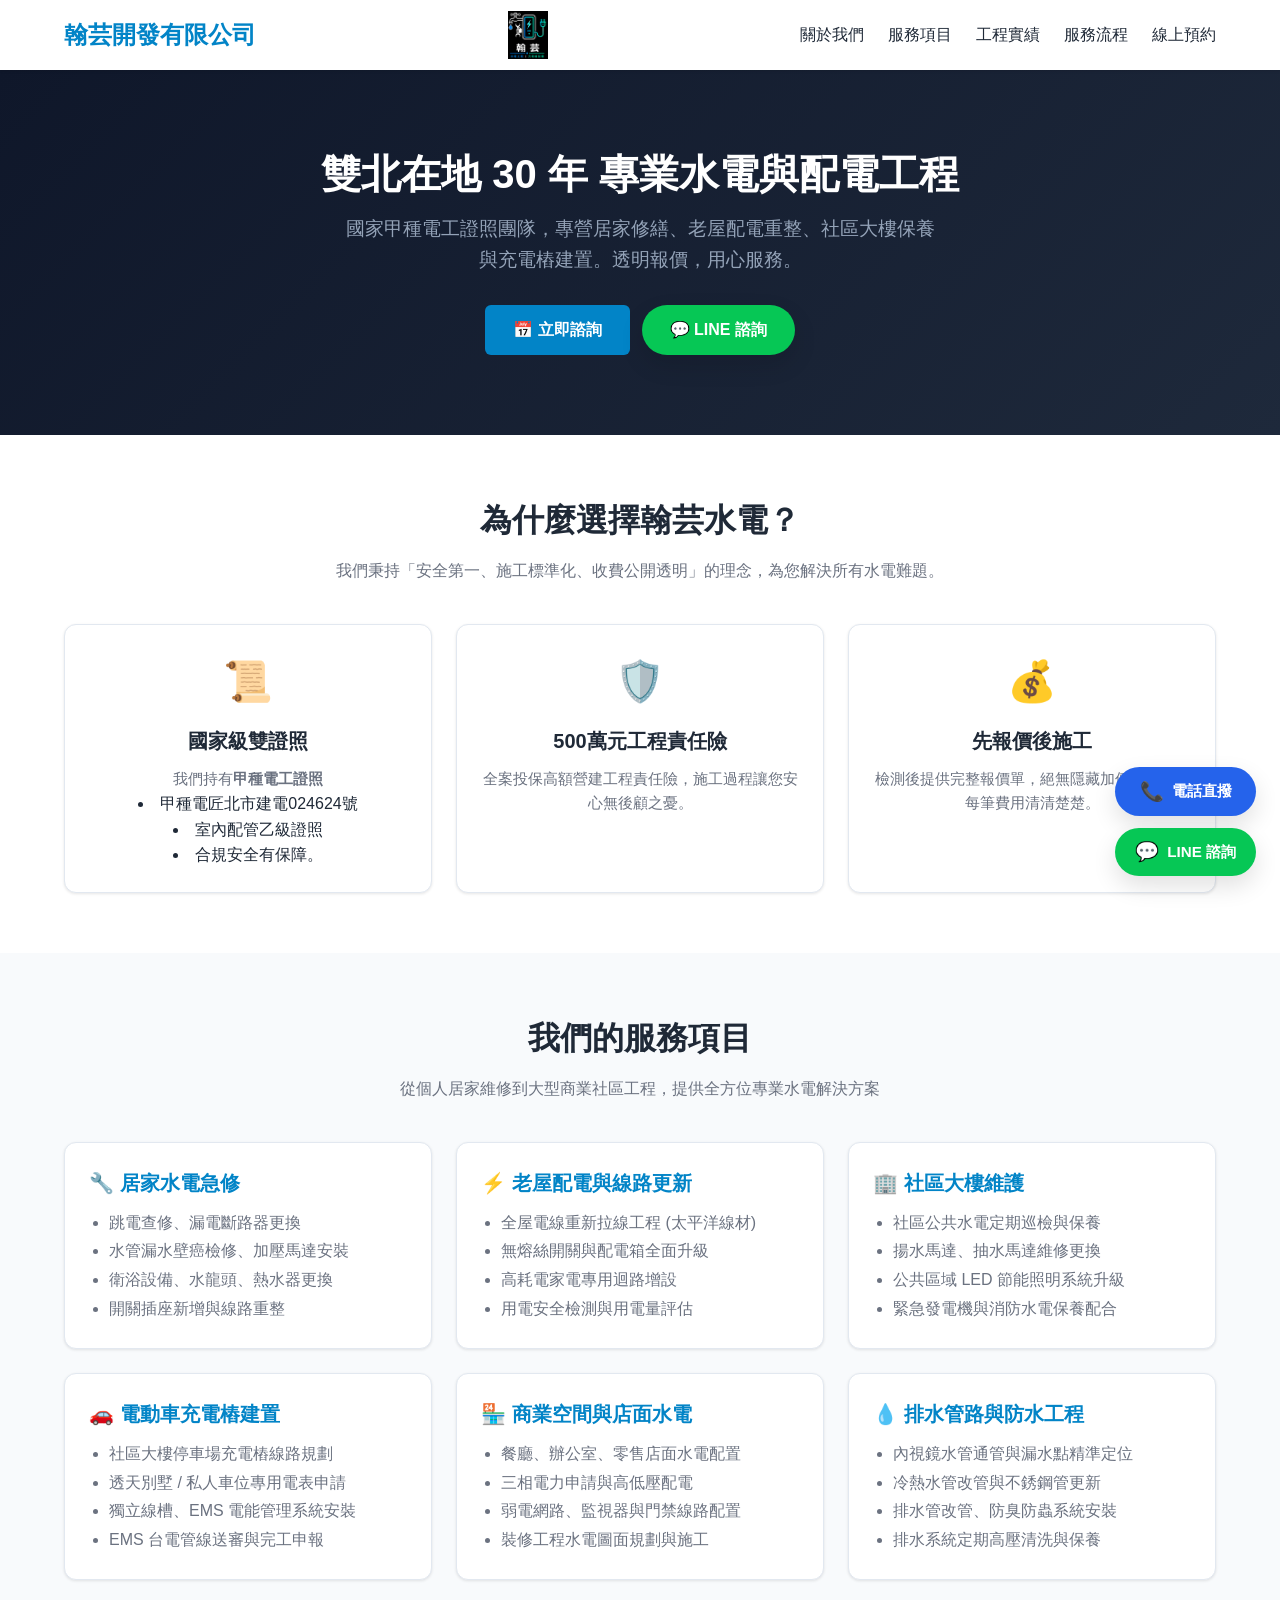
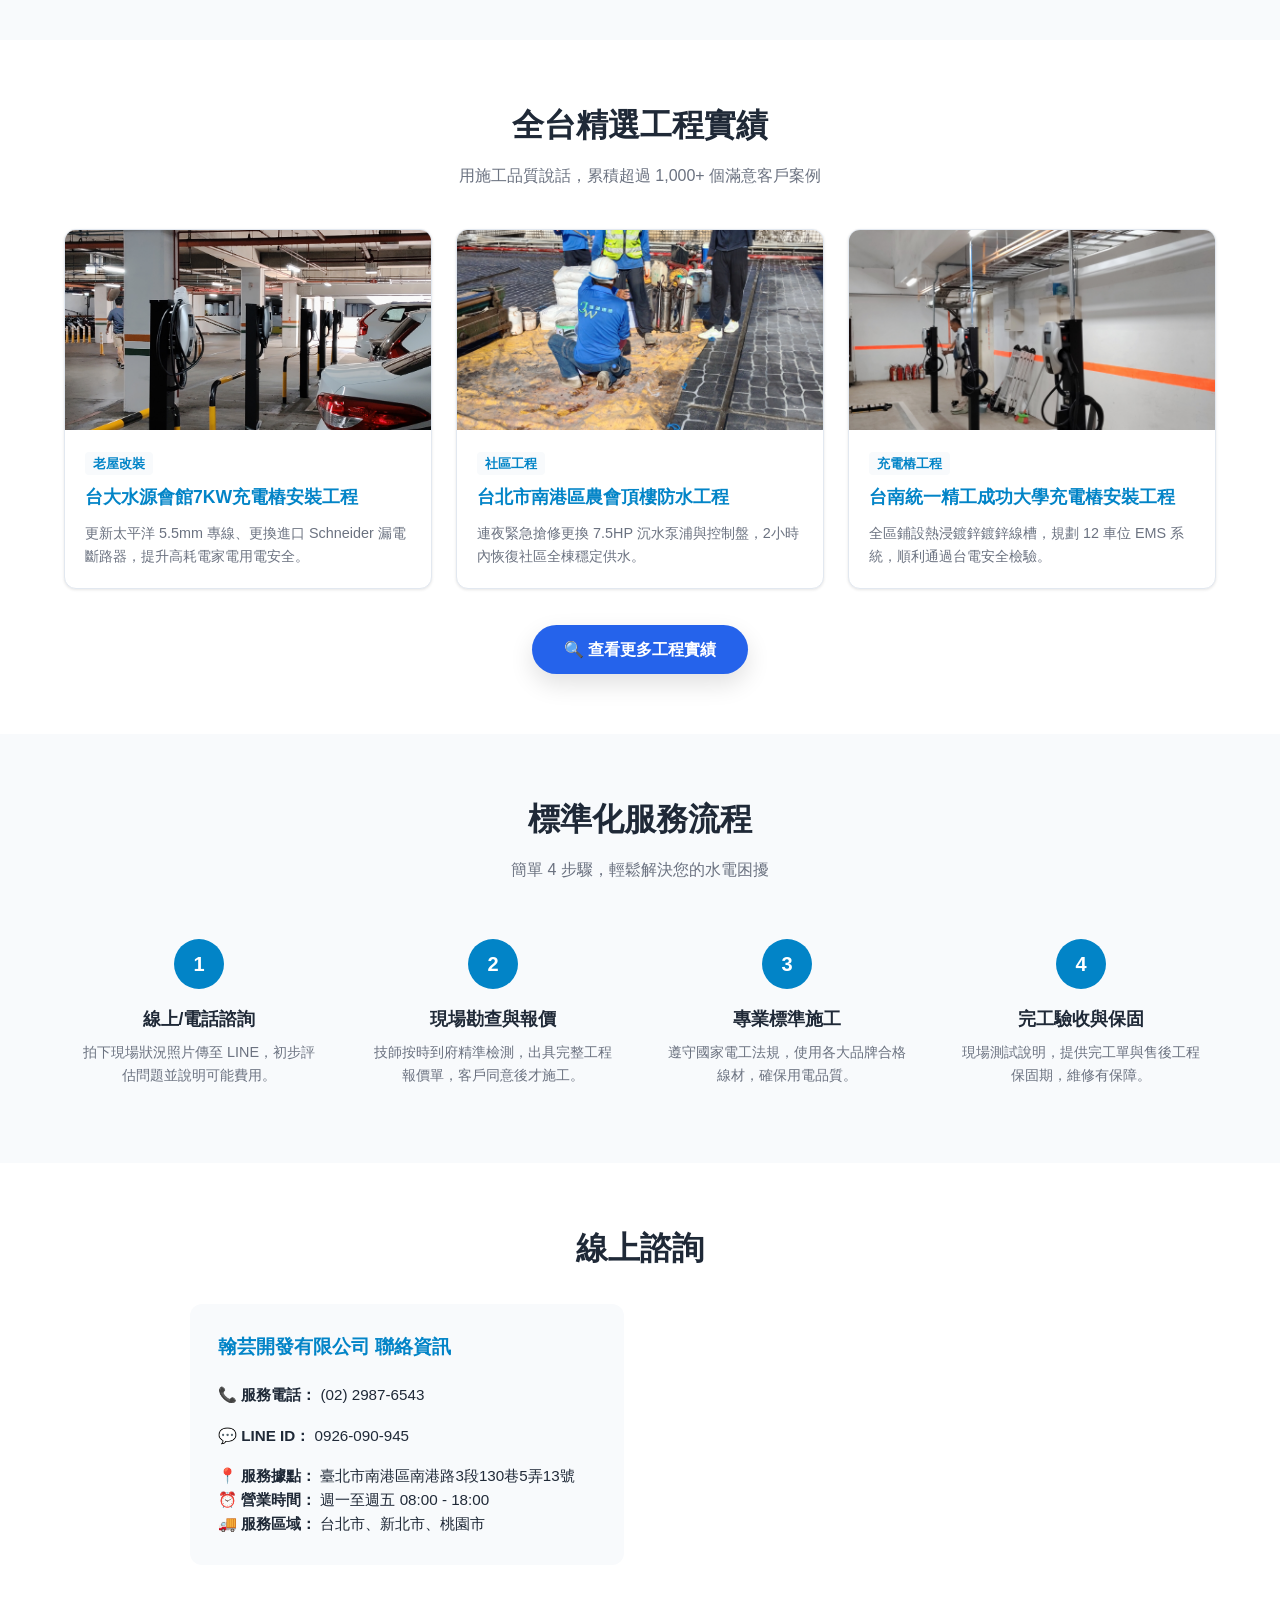
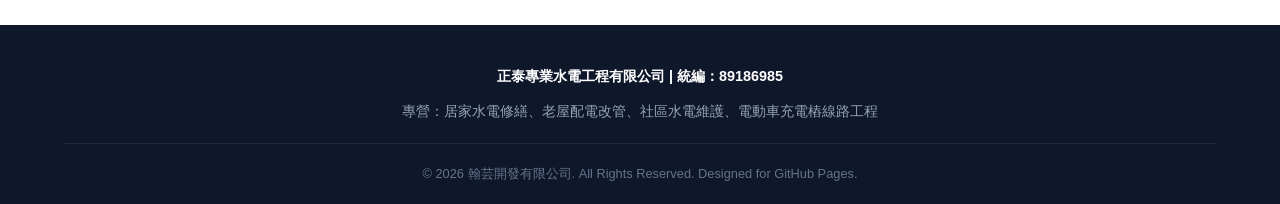
==== index.html @ 4ae7410f "Add files via upload" ====
<!DOCTYPE html>
<html lang="zh-TW">
<head>
    <meta charset="UTF-8">
    <meta name="viewport" content="width=device-width, initial-scale=1.0">
    
    <!-- <seo資訊> -->
    <title>充電樁、社區水電維修、充電樁安裝｜翰芸開發有限公司</title>
    <meta name="description" content="翰芸開發有限公司提供台北、新北、桃園地區專業水電修繕、老屋配電箱翻新、社區大樓電動車充電樁配線施工。持國家甲種電工證照，價格透明、售後保固，歡迎 LINE 即時預約免費諮詢。">
    <meta name="keywords" content="台北水電維修, 新北水電工程, 水管漏水檢修, 社區水電保養, 充電樁安裝,漏水,牆壁漏水,">
    <link rel="canonical" href="https://www.zhengtai-plumbing.com.tw/">

    <meta property="og:title" content="【雙北水電維修工程】專業水電修繕與社區大樓保養｜翰芸開發">
    <meta property="og:description" content="持國家甲種電工證照，專營居家水電修繕、配電箱重整、商業空間配線與社區定期維護。施工透明、安全有保障。">
    <meta property="og:type" content="website">
    <meta property="og:url" content="https://www.zhengtai-plumbing.com.tw/">
    <meta property="og:image" content="https://images.unsplash.com/photo-1621905251189-08b45d6a269e?auto=format&fit=crop&w=1200&q=80">

    <script type="application/ld+json">
    {
      "@context": "https://schema.org",
      "@type": "Plumber",
      "name": "翰芸開發有限公司",
      "image": "https://images.unsplash.com/photo-1621905251189-08b45d6a269e?auto=format&fit=crop&w=1200&q=80",
      "@id": "https://www.zhengtai-plumbing.com.tw/",
      "url": "https://www.zhengtai-plumbing.com.tw/",
      "telephone": "+886-2-29876543",
      "priceRange": "$$",
      "address": {
        "@type": "PostalAddress",
        "streetAddress": "南港路3段130巷5弄13號1樓",
        "addressLocality": "南港區",
        "addressRegion": "台北市",
        "postalCode": "115",
        "addressCountry": "TW"
      },
      "geo": {
        "@type": "GeoCoordinates",
        "latitude": 25.0540,
        "longitude": 121.5873
      },
      "openingHoursSpecification": [
        {
          "@type": "OpeningHoursSpecification",
          "dayOfWeek": ["Monday", "Tuesday", "Wednesday", "Thursday", "Friday", "Saturday"],
          "opens": "08:00",
          "closes": "20:00"
        }
      ],
      "areaServed": [
        {"@type": "City", "name": "台北市"},
        {"@type": "City", "name": "新北市"}
		{"@type": "City", "name": "桃園市"}
      ]
    }
    </script>

    <link rel="stylesheet" href="style.css">
</head>
<body>

    <header class="site-header">
        <div class="container navbar">
            <a href="#" class="logo"> 翰芸開發有限公司</a>
            <img src="8888.png" alt="翰芸開發" width="40" height="40"  />
            <ul class="nav-links">
                <li><a href="#about">關於我們</a></li>
                <li><a href="#services">服務項目</a></li>
                <li><a href="#cases">工程實績</a></li>
                <li><a href="#process">服務流程</a></li>
                <li><a href="#contact">線上預約</a></li>
            </ul>
        </div>
    </header>

    <section class="hero">
        <div class="container">
            <h1>雙北在地 30 年 專業水電與配電工程</h1>
            <p>國家甲種電工證照團隊，專營居家修繕、老屋配電重整、社區大樓保養與充電樁建置。透明報價，用心服務。</p>
            <div style="display: flex; gap: 12px; justify-content: center; flex-wrap: wrap;">
                <a href="#contact" class="btn-submit" style="display: inline-block; width: auto; padding: 12px 28px; text-decoration: none;">📅 立即諮詢</a>
                <a href="https://line.me/ti/p/2HcEAuD7VN" target="_blank" class="float-btn line" style="position: static; padding: 12px 28px; font-size: 1rem;">💬 LINE 諮詢</a>
            </div>
        </div>
    </section>

    <section id="about" class="section">
        <div class="container">
            <h2 class="section-title">為什麼選擇翰芸水電？</h2>
            <p class="section-subtitle">我們秉持「安全第一、施工標準化、收費公開透明」的理念，為您解決所有水電難題。</p>
            <div class="grid-3">
                <div class="card" style="text-align: center;">
                    <div style="font-size: 2.5rem; margin-bottom: 12px;">📜</div>
                    <h3 class="card-title" style="color: var(--text-dark);">國家級雙證照</h3>
                    <p style="color: var(--text-muted); font-size: 0.95rem;">我們持有<b>甲種電工證照</b><li>甲種電匠北市建電024624號<li>室內配管乙級證照<li>合規安全有保障。</p>
                </div>
                <div class="card" style="text-align: center;">
                    <div style="font-size: 2.5rem; margin-bottom: 12px;">🛡️</div>
                    <h3 class="card-title" style="color: var(--text-dark);">500萬元工程責任險</h3>
                    <p style="color: var(--text-muted); font-size: 0.95rem;">全案投保高額營建工程責任險，施工過程讓您安心無後顧之憂。</p>
                </div>
                <div class="card" style="text-align: center;">
                    <div style="font-size: 2.5rem; margin-bottom: 12px;">💰</div>
                    <h3 class="card-title" style="color: var(--text-dark);">先報價後施工</h3>
                    <p style="color: var(--text-muted); font-size: 0.95rem;">檢測後提供完整報價單，絕無隱藏加價項目，讓每筆費用清清楚楚。</p>
                </div>
            </div>
        </div>
    </section>

    <section id="services" class="section section-alt">
        <div class="container">
            <h2 class="section-title">我們的服務項目</h2>
            <p class="section-subtitle">從個人居家維修到大型商業社區工程，提供全方位專業水電解決方案</p>
            <div class="grid-3">
                <div class="card">
                    <h3 class="card-title">🔧 居家水電急修</h3>
                    <ul style="color: var(--text-muted); padding-left: 20px; line-height: 1.8;">
                        <li>跳電查修、漏電斷路器更換</li>
                        <li>水管漏水壁癌檢修、加壓馬達安裝</li>
                        <li>衛浴設備、水龍頭、熱水器更換</li>
                        <li>開關插座新增與線路重整</li>
                    </ul>
                </div>
                <div class="card">
                    <h3 class="card-title">⚡ 老屋配電與線路更新</h3>
                    <ul style="color: var(--text-muted); padding-left: 20px; line-height: 1.8;">
                        <li>全屋電線重新拉線工程 (太平洋線材)</li>
                        <li>無熔絲開關與配電箱全面升級</li>
                        <li>高耗電家電專用迴路增設</li>
                        <li>用電安全檢測與用電量評估</li>
                    </ul>
                </div>
                <div class="card">
                    <h3 class="card-title">🏢 社區大樓維護</h3>
                    <ul style="color: var(--text-muted); padding-left: 20px; line-height: 1.8;">
                        <li>社區公共水電定期巡檢與保養</li>
                        <li>揚水馬達、抽水馬達維修更換</li>
                        <li>公共區域 LED 節能照明系統升級</li>
                        <li>緊急發電機與消防水電保養配合</li>
                    </ul>
                </div>
                <div class="card">
                    <h3 class="card-title">🚗 電動車充電樁建置</h3>
                    <ul style="color: var(--text-muted); padding-left: 20px; line-height: 1.8;">
                        <li>社區大樓停車場充電樁線路規劃</li>
                        <li>透天別墅 / 私人車位專用電表申請</li>
                        <li>獨立線槽、EMS 電能管理系統安裝</li>
                        <li>EMS 台電管線送審與完工申報</li>
                    </ul>
                </div>
                <div class="card">
                    <h3 class="card-title">🏪 商業空間與店面水電</h3>
                    <ul style="color: var(--text-muted); padding-left: 20px; line-height: 1.8;">
                        <li>餐廳、辦公室、零售店面水電配置</li>
                        <li>三相電力申請與高低壓配電</li>
                        <li>弱電網路、監視器與門禁線路配置</li>
                        <li>裝修工程水電圖面規劃與施工</li>
                    </ul>
                </div>
                <div class="card">
                    <h3 class="card-title">💧 排水管路與防水工程</h3>
                    <ul style="color: var(--text-muted); padding-left: 20px; line-height: 1.8;">
                        <li>內視鏡水管通管與漏水點精準定位</li>
                        <li>冷熱水管改管與不銹鋼管更新</li>
                        <li>排水管改管、防臭防蟲系統安裝</li>
                        <li>排水系統定期高壓清洗與保養</li>
                    </ul>
                </div>
            </div>
        </div>
    </section>

<section id="cases" class="section">
    <div class="container">
        <h2 class="section-title">全台精選工程實績</h2>
        <p class="section-subtitle">用施工品質說話，累積超過 1,000+ 個滿意客戶案例</p>
        
        <div class="grid-3">
            <div class="card" style="padding: 0; overflow: hidden;">
                <img src="img_1_0002.jpg" alt="台大水源會館7KW充電樁安裝工程" loading="lazy" style="width: 100%; height: 200px; object-fit: cover;">
                <div style="padding: 20px;">
                    <span style="font-size: 0.8rem; background: var(--bg-light); color: var(--primary-color); padding: 4px 8px; border-radius: 4px; font-weight: bold;">老屋改裝</span>
                    <h3 class="card-title" style="margin-top: 8px; font-size: 1.1rem;">台大水源會館7KW充電樁安裝工程</h3>
                    <p style="color: var(--text-muted); font-size: 0.9rem;">更新太平洋 5.5mm 專線、更換進口 Schneider 漏電斷路器，提升高耗電家電用電安全。</p>
                </div>
            </div>
            <div class="card" style="padding: 0; overflow: hidden;">
                <img src="img_2_0001.jpg" alt="台北市南港區農會頂樓防水工程" loading="lazy" style="width: 100%; height: 200px; object-fit: cover;">
                <div style="padding: 20px;">
                    <span style="font-size: 0.8rem; background: var(--bg-light); color: var(--primary-color); padding: 4px 8px; border-radius: 4px; font-weight: bold;">社區工程</span>
                    <h3 class="card-title" style="margin-top: 8px; font-size: 1.1rem;">台北市南港區農會頂樓防水工程</h3>
                    <p style="color: var(--text-muted); font-size: 0.9rem;">連夜緊急搶修更換 7.5HP 沉水泵浦與控制盤，2小時內恢復社區全棟穩定供水。</p>
                </div>
            </div>
            <div class="card" style="padding: 0; overflow: hidden;">
                <img src="img_3_0001.jpg" alt="社區大樓電動車充電樁安裝工程" loading="lazy" style="width: 100%; height: 200px; object-fit: cover;">
                <div style="padding: 20px;">
                    <span style="font-size: 0.8rem; background: var(--bg-light); color: var(--primary-color); padding: 4px 8px; border-radius: 4px; font-weight: bold;">充電樁工程</span>
                    <h3 class="card-title" style="margin-top: 8px; font-size: 1.1rem;">台南統一精工成功大學充電樁安裝工程</h3>
                    <p style="color: var(--text-muted); font-size: 0.9rem;">全區鋪設熱浸鍍鋅鍍鋅線槽，規劃 12 車位 EMS 系統，順利通過台電安全檢驗。</p>
                </div>
            </div>
        </div>

        <div style="text-align: center; margin-top: 36px;">
            <a href="cases.html" class="float-btn phone" style="display: inline-flex; width: auto; padding: 12px 32px; font-size: 1rem; text-decoration: none;">🔍 查看更多工程實績</a>
        </div>
    </div>
</section>

    <section id="process" class="section section-alt">
        <div class="container">
            <h2 class="section-title">標準化服務流程</h2>
            <p class="section-subtitle">簡單 4 步驟，輕鬆解決您的水電困擾</p>
            <div class="grid-3" style="grid-template-columns: repeat(auto-fit, minmax(220px, 1fr));">
                <div style="text-align: center; padding: 16px;">
                    <div style="width: 50px; height: 50px; background: var(--primary-color); color: white; border-radius: 50%; display: flex; align-items: center; justify-content: center; font-size: 1.25rem; font-weight: bold; margin: 0 auto 16px auto;">1</div>
                    <h3 style="font-size: 1.1rem; margin-bottom: 8px;">線上/電話諮詢</h3>
                    <p style="color: var(--text-muted); font-size: 0.9rem;">拍下現場狀況照片傳至 LINE，初步評估問題並說明可能費用。</p>
                </div>
                <div style="text-align: center; padding: 16px;">
                    <div style="width: 50px; height: 50px; background: var(--primary-color); color: white; border-radius: 50%; display: flex; align-items: center; justify-content: center; font-size: 1.25rem; font-weight: bold; margin: 0 auto 16px auto;">2</div>
                    <h3 style="font-size: 1.1rem; margin-bottom: 8px;">現場勘查與報價</h3>
                    <p style="color: var(--text-muted); font-size: 0.9rem;">技師按時到府精準檢測，出具完整工程報價單，客戶同意後才施工。</p>
                </div>
                <div style="text-align: center; padding: 16px;">
                    <div style="width: 50px; height: 50px; background: var(--primary-color); color: white; border-radius: 50%; display: flex; align-items: center; justify-content: center; font-size: 1.25rem; font-weight: bold; margin: 0 auto 16px auto;">3</div>
                    <h3 style="font-size: 1.1rem; margin-bottom: 8px;">專業標準施工</h3>
                    <p style="color: var(--text-muted); font-size: 0.9rem;">遵守國家電工法規，使用各大品牌合格線材，確保用電品質。</p>
                </div>
                <div style="text-align: center; padding: 16px;">
                    <div style="width: 50px; height: 50px; background: var(--primary-color); color: white; border-radius: 50%; display: flex; align-items: center; justify-content: center; font-size: 1.25rem; font-weight: bold; margin: 0 auto 16px auto;">4</div>
                    <h3 style="font-size: 1.1rem; margin-bottom: 8px;">完工驗收與保固</h3>
                    <p style="color: var(--text-muted); font-size: 0.9rem;">現場測試說明，提供完工單與售後工程保固期，維修有保障。</p>
                </div>
            </div>
        </div>
    </section>

    <section id="contact" class="section">
        <div class="container" style="max-width: 900px;">
            <h2 class="section-title">線上諮詢</h2>
            <div style="display: grid; grid-template-columns: repeat(auto-fit, minmax(300px, 1fr)); gap: 32px; margin-top: 30px;">
                <div style="background: var(--bg-light); padding: 28px; border-radius: var(--radius-lg);">
                    <h3 style="font-size: 1.2rem; margin-bottom: 20px; color: var(--primary-color);">翰芸開發有限公司 聯絡資訊</h3>
                    <div style="display: flex; flex-direction: column; gap: 16px; color: var(--text-dark); font-size: 0.95rem;">
                        <div>📞 <strong>服務電話：</strong> <a href="tel:0229876543">(02) 2987-6543</a></div>
                        <div>💬 <strong>LINE ID：</strong> <a href="https://line.me/ti/p/2HcEAuD7VN">0926-090-945</div>
                        <div>📍 <strong>服務據點：</strong> 臺北市南港區南港路3段130巷5弄13號</div>
                        <div>⏰ <strong>營業時間：</strong> 週一至週五 08:00 - 18:00 </div>
                        <div>🚚 <strong>服務區域：</strong> 台北市、新北市、桃園市</div>
                    </div>
                </div>
            </div>
        </div>
    </section>

    <footer style="background-color: #0f172a; color: #94a3b8; padding: 40px 0 20px 0; text-align: center; font-size: 0.9rem;">
        <div class="container">
            <p style="margin-bottom: 12px; font-weight: bold; color: white;">正泰專業水電工程有限公司 | 統編：89186985</p>
            <p style="margin-bottom: 20px;">專營：居家水電修繕、老屋配電改管、社區水電維護、電動車充電樁線路工程</p>
            <p style="font-size: 0.8rem; border-top: 1px solid #1e293b; padding-top: 20px; color: #64748b;">
                © 2026 翰芸開發有限公司. All Rights Reserved. Designed for GitHub Pages.
            </p>
        </div>
    </footer>

    <div class="sticky-contact-group">
        <a href="tel:0926-090-945" class="float-btn phone">
            <span class="icon">📞</span>
            <span class="btn-text">電話直撥</span>
        </a>
        <a href="https://line.me/ti/p/2HcEAuD7VN" target="_blank" rel="noopener noreferrer" class="float-btn line">
            <span class="icon">💬</span>
            <span class="btn-text">LINE 諮詢</span>
        </a>
    </div>

</body>
</html>
---- style.css ----
/* ==========================================================================
   1. 全局變數與基礎重置 (Variables & Reset)
   ========================================================================== */
:root {
  --primary-color: #0284c7;    /* 專業水電藍 */
  --primary-dark: #0369a1;     /* 暗藍（懸停） */
  --accent-color: #f59e0b;     /* 強調金黃（警示/重點） */
  --line-green: #06c755;       /* LINE 官方標準綠 */
  --phone-blue: #2563eb;       /* 電話直撥藍 */
  --text-dark: #1f2937;        /* 主要文字（深灰黑） */
  --text-muted: #6b7280;       /* 次要文字（中灰） */
  --bg-light: #f8fafc;         /* 區域背景淺灰 */
  --bg-white: #ffffff;
  --border-color: #e2e8f0;
  
  --container-width: 1200px;
  --radius-sm: 6px;
  --radius-lg: 12px;
  --shadow-sm: 0 1px 3px rgba(0,0,0,0.1);
  --shadow-lg: 0 10px 25px rgba(0,0,0,0.12);
}

*, *::before, *::after {
  box-sizing: border-box;
  margin: 0;
  padding: 0;
}

html {
  scroll-behavior: smooth;
  font-size: 16px;
}

body {
  font-family: -apple-system, BlinkMacSystemFont, "Segoe UI", Roboto, "Helvetica Neue", Arial, "Microsoft JhengHei", sans-serif;
  color: var(--text-dark);
  background-color: var(--bg-white);
  line-height: 1.6;
}

img {
  max-width: 100%;
  height: auto;
  display: block;
}

a {
  color: inherit;
  text-decoration: none;
}

/* ==========================================================================
   2. 通用版面排版 (Layout & Utilities)
   ========================================================================== */
.container {
  width: 90%;
  max-width: var(--container-width);
  margin: 0 auto;
}

.section {
  padding: 60px 0;
}

.section-alt {
  background-color: var(--bg-light);
}

.section-title {
  text-align: center;
  font-size: 2rem;
  margin-bottom: 12px;
  color: var(--text-dark);
}

.section-subtitle {
  text-align: center;
  color: var(--text-muted);
  margin-bottom: 40px;
}

/* ==========================================================================
   3. 頁首與導覽列 (Header & Navigation)
   ========================================================================== */
.site-header {
  position: sticky;
  top: 0;
  background-color: var(--bg-white);
  box-shadow: var(--shadow-sm);
  z-index: 100;
}

.navbar {
  display: flex;
  justify-content: space-between;
  align-items: center;
  height: 70px;
}

.logo {
  font-size: 1.5rem;
  font-weight: 700;
  color: var(--primary-color);
}

.nav-links {
  display: flex;
  gap: 24px;
  list-style: none;
}

.nav-links a {
  font-weight: 500;
  transition: color 0.2s ease;
}

.nav-links a:hover {
  color: var(--primary-color);
}

/* ==========================================================================
   4. 主視覺英雄區 (Hero Section)
   ========================================================================== */
.hero {
  background: linear-gradient(135deg, #0f172a 0%, #1e293b 100%);
  color: var(--bg-white);
  padding: 80px 0;
  text-align: center;
}

.hero h1 {
  font-size: 2.5rem;
  margin-bottom: 16px;
  line-height: 1.2;
}

.hero p {
  font-size: 1.2rem;
  color: #94a3b8;
  max-width: 600px;
  margin: 0 auto 30px auto;
}

/* ==========================================================================
   5. 卡片網格（服務項目 / 工程實績） (Cards & Grid)
   ========================================================================== */
.grid-3 {
  display: grid;
  grid-template-columns: repeat(auto-fit, minmax(280px, 1fr));
  gap: 24px;
}

.card {
  background: var(--bg-white);
  border: 1px solid var(--border-color);
  border-radius: var(--radius-lg);
  padding: 24px;
  box-shadow: var(--shadow-sm);
  transition: transform 0.2s ease, box-shadow 0.2s ease;
}

.card:hover {
  transform: translateY(-4px);
  box-shadow: var(--shadow-lg);
}

.card-title {
  font-size: 1.25rem;
  margin-bottom: 10px;
  color: var(--primary-color);
}


/* ==========================================================================
   7. 常駐右下角 LINE & 電話浮動按鈕 (Floating Action Buttons)
   ========================================================================== */
.sticky-contact-group {
  position: fixed;
  bottom: 24px;
  right: 24px;
  display: flex;
  flex-direction: column;
  gap: 12px;
  z-index: 999;
}

.float-btn {
  display: flex;
  align-items: center;
  justify-content: center;
  gap: 8px;
  padding: 12px 20px;
  border-radius: 50px;
  color: var(--bg-white);
  font-weight: bold;
  font-size: 0.95rem;
  box-shadow: var(--shadow-lg);
  transition: transform 0.2s ease, filter 0.2s ease;
}

.float-btn:hover {
  transform: scale(1.05);
  filter: brightness(1.1);
}

.float-btn.phone {
  background-color: var(--phone-blue);
}

.float-btn.line {
  background-color: var(--line-green);
}

.float-btn .icon {
  font-size: 1.2rem;
  line-height: 1;
}

/* ==========================================================================
   8. 響應式媒體查詢 (Mobile Responsive RWD)
   ========================================================================== */
@media (max-width: 768px) {
  .section {
    padding: 40px 0;
  }

  .hero h1 {
    font-size: 1.8rem;
  }

  .nav-links {
    gap: 12px;
    font-size: 0.9rem;
  }

  /* 手機端底部按鈕切換為橫向滿版釘選，方便大拇指點擊 */
  .sticky-contact-group {
    bottom: 0;
    right: 0;
    left: 0;
    flex-direction: row;
    gap: 0;
    padding: 8px 12px;
    background-color: rgba(255, 255, 255, 0.95);
    backdrop-filter: blur(5px);
    border-top: 1px solid var(--border-color);
    box-shadow: 0 -2px 10px rgba(0,0,0,0.08);
  }

  .float-btn {
    flex: 1;
    border-radius: var(--radius-sm);
    padding: 10px 0;
    font-size: 0.9rem;
    box-shadow: none;
  }
}

/* ==========================================================================
   新增：工程實績與按鈕通用組件（方便未來擴充 cases.html）
   ========================================================================== */

/* 1. 補上主視覺的按鈕樣式 */
.btn-submit {
  background-color: var(--primary-color);
  color: var(--bg-white);
  border-radius: var(--radius-sm);
  font-weight: bold;
  padding: 12px 28px;
  display: inline-block;
  transition: background-color 0.2s ease, transform 0.2s ease;
}
.btn-submit:hover {
  background-color: var(--primary-dark);
  transform: translateY(-2px);
}

/* 2. 工程實績卡片縮圖 */
.card-img {
  width: 100%;
  height: 200px;
  object-fit: cover;
}

/* 3. 卡片小標籤（如：老屋改裝、社區工程） */
.card-tag {
  font-size: 0.8rem;
  background-color: var(--bg-light);
  color: var(--primary-color);
  padding: 4px 8px;
  border-radius: 4px;
  font-weight: bold;
  display: inline-block;
}

/* 4. 返回/查看更多一般按鈕 */
.btn-secondary {
  display: inline-flex;
  align-items: center;
  justify-content: center;
  padding: 12px 28px;
  background-color: var(--primary-color);
  color: var(--bg-white);
  border-radius: 50px;
  font-weight: bold;
  text-decoration: none;
  transition: transform 0.2s ease, background-color 0.2s ease;
}
.btn-secondary:hover {
  background-color: var(--primary-dark);
  transform: translateY(-2px);
}

.btn-gray {
  background-color: var(--text-muted);
}
.btn-gray:hover {
  background-color: var(--text-dark);
}
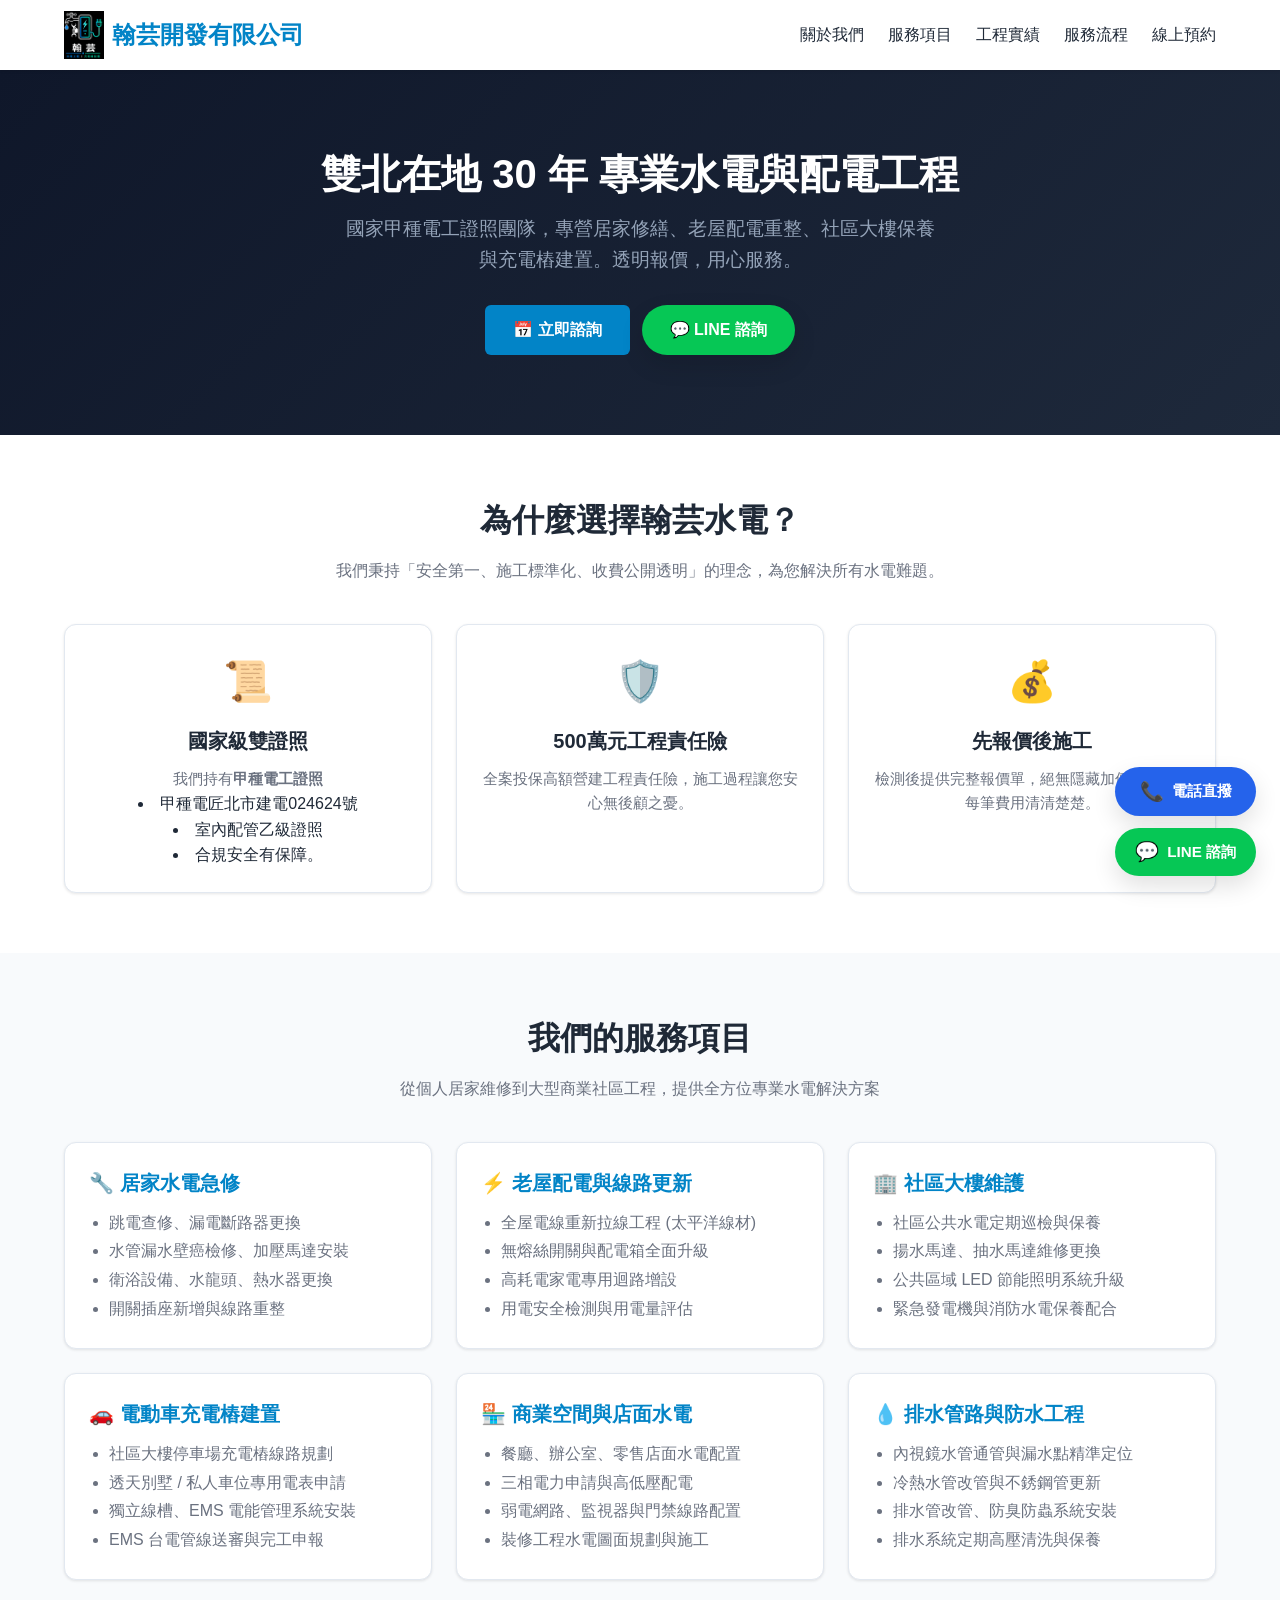
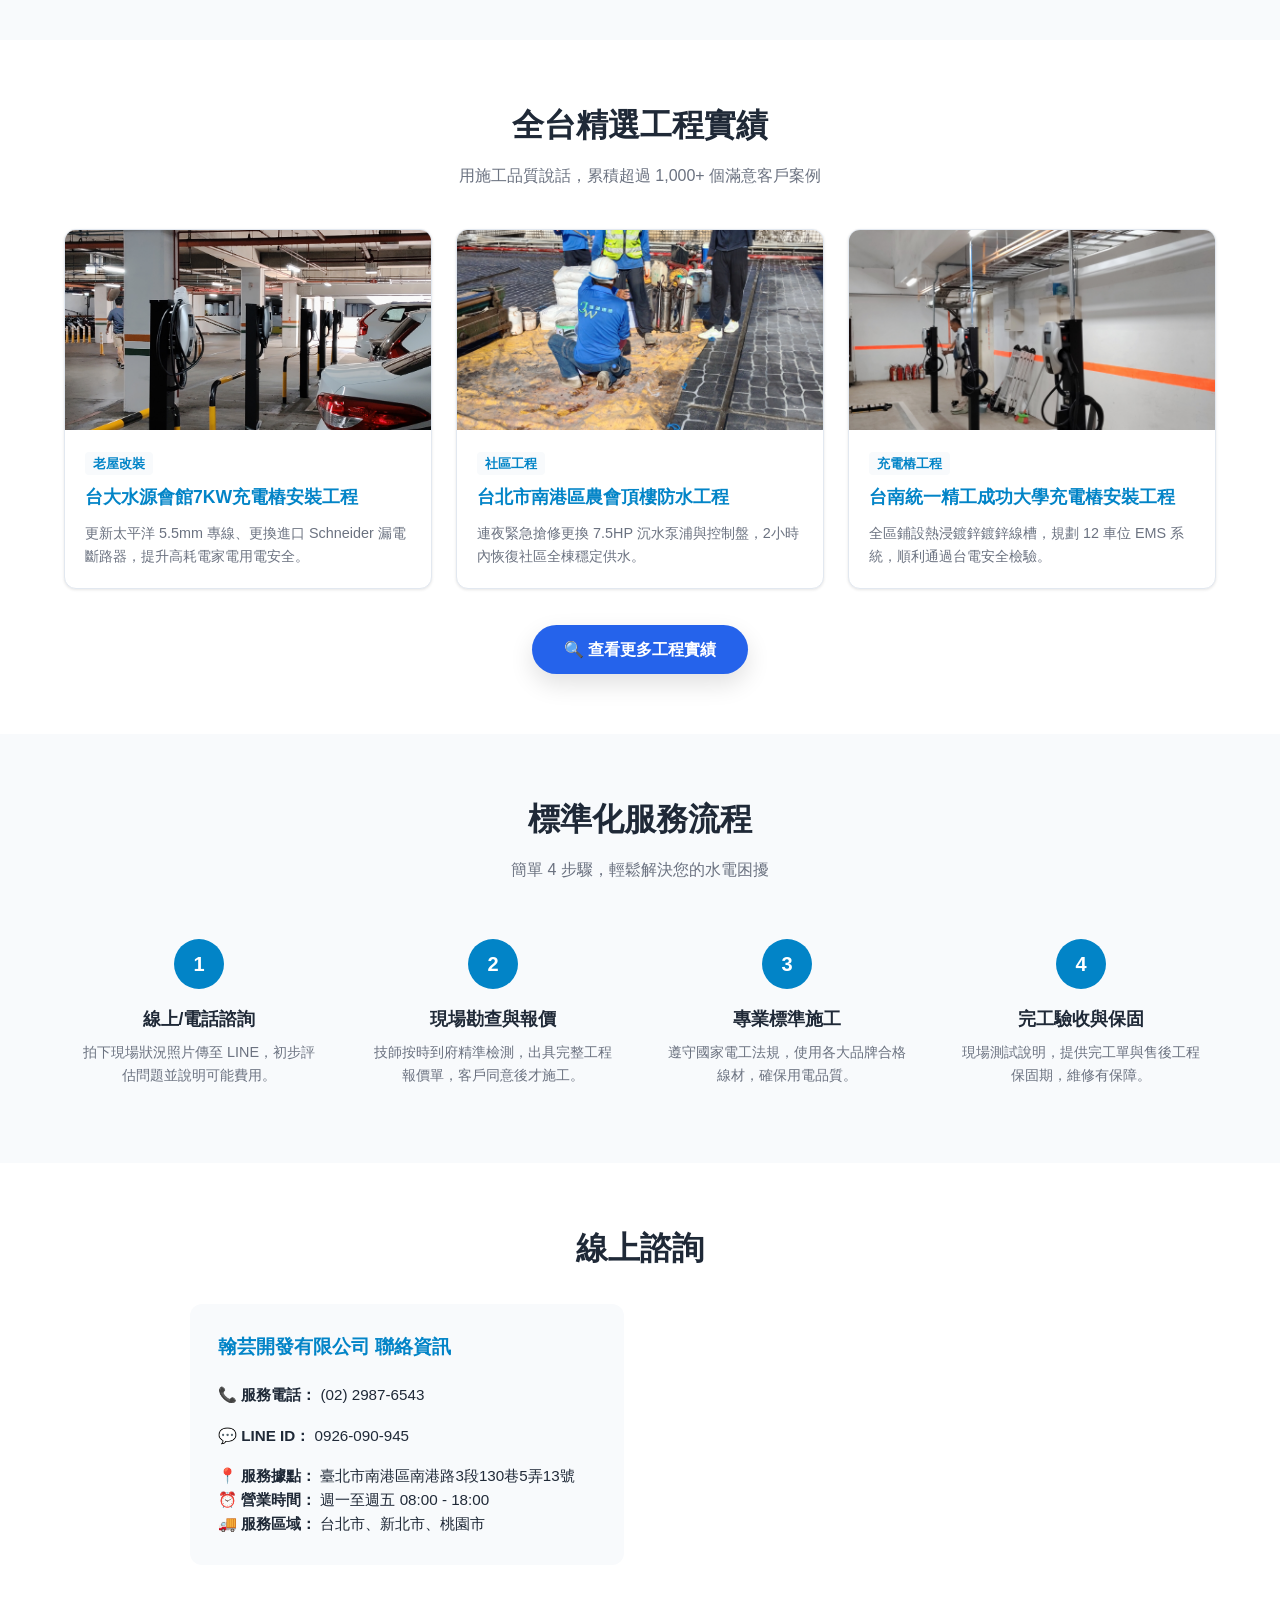
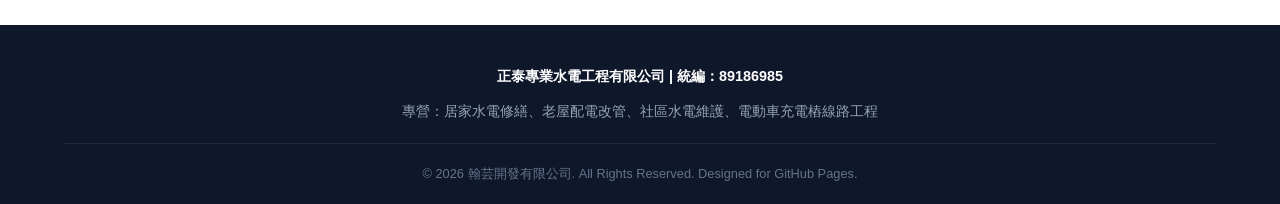
==== commit c92b8f72: "Add files via upload" ====
--- a/index.html
+++ b/index.html
@@ -58,12 +58,22 @@
     <link rel="stylesheet" href="style.css">
 </head>
 <body>
-
     <header class="site-header">
         <div class="container navbar">
-            <a href="#" class="logo"> 翰芸開發有限公司</a>
-            <img src="8888.png" alt="翰芸開發" width="40" height="40"  />
-            <ul class="nav-links">
+            <a href="#" class="logo" style="display: flex; align-items: center; gap: 8px;">
+                <img src="8888.png" alt="翰芸開發" width="40" height="40" />
+                <span>翰芸開發有限公司</span>
+            </a>
+            
+            <!-- 新增：手機版漢堡按鈕 -->
+            <div class="menu-toggle" id="mobile-menu">
+                <span class="bar"></span>
+                <span class="bar"></span>
+                <span class="bar"></span>
+            </div>
+
+            <!-- 加入 id="nav-links" 以便 JS 控制 -->
+            <ul class="nav-links" id="nav-links">
                 <li><a href="#about">關於我們</a></li>
                 <li><a href="#services">服務項目</a></li>
                 <li><a href="#cases">工程實績</a></li>
@@ -276,6 +286,22 @@
             <span class="btn-text">LINE 諮詢</span>
         </a>
     </div>
-
+    <script>
+        document.addEventListener('DOMContentLoaded', function() {
+            const mobileMenu = document.getElementById('mobile-menu');
+            const navLinks = document.getElementById('nav-links');
+
+            mobileMenu.addEventListener('click', function() {
+                navLinks.classList.toggle('active');
+            });
+
+            const links = navLinks.querySelectorAll('a');
+            links.forEach(link => {
+                link.addEventListener('click', () => {
+                    navLinks.classList.remove('active');
+                });
+            });
+        });
+    </script>
 </body>
-</html>
+</html>
--- a/style.css
+++ b/style.css
@@ -118,6 +118,21 @@
   color: var(--primary-color);
 }
 
+.menu-toggle {
+  display: none;
+  flex-direction: column;
+  cursor: pointer;
+  gap: 5px;
+  z-index: 101; /* 確保按鈕在選單上方 */
+}
+
+.menu-toggle .bar {
+  width: 25px;
+  height: 3px;
+  background-color: var(--primary-color);
+  border-radius: 3px;
+  transition: all 0.3s ease;
+}
 /* ==========================================================================
    4. 主視覺英雄區 (Hero Section)
    ========================================================================== */
@@ -228,10 +243,47 @@
     font-size: 1.8rem;
   }
 
+  /* --- 新增/修改的手機版導覽列與選單樣式 --- */
+  .menu-toggle {
+    display: flex; /* 手機版顯示漢堡按鈕 */
+  }
+
   .nav-links {
-    gap: 12px;
-    font-size: 0.9rem;
-  }
+    position: absolute;
+    top: 70px; /* 貼齊 header 底部 */
+    left: 0;
+    width: 100%;
+    background-color: var(--bg-white);
+    flex-direction: column;
+    gap: 0;
+    box-shadow: 0 4px 6px rgba(0,0,0,0.1);
+    
+    /* 預設隱藏並向上平移，展開時才滑出 */
+    transform: translateY(-150%);
+    opacity: 0;
+    transition: transform 0.3s ease, opacity 0.3s ease;
+    z-index: -1; 
+  }
+
+  /* JS 加入 active 類別時顯示選單 */
+  .nav-links.active {
+    transform: translateY(0);
+    opacity: 1;
+    z-index: 99;
+  }
+
+  .nav-links li {
+    width: 100%;
+    text-align: center;
+  }
+
+  .nav-links a {
+    display: block;
+    padding: 16px 0;
+    border-top: 1px solid var(--border-color); /* 選單分隔線 */
+    font-size: 1.1rem;
+  }
+  /* --- 結束修改 --- */
 
   /* 手機端底部按鈕切換為橫向滿版釘選，方便大拇指點擊 */
   .sticky-contact-group {
